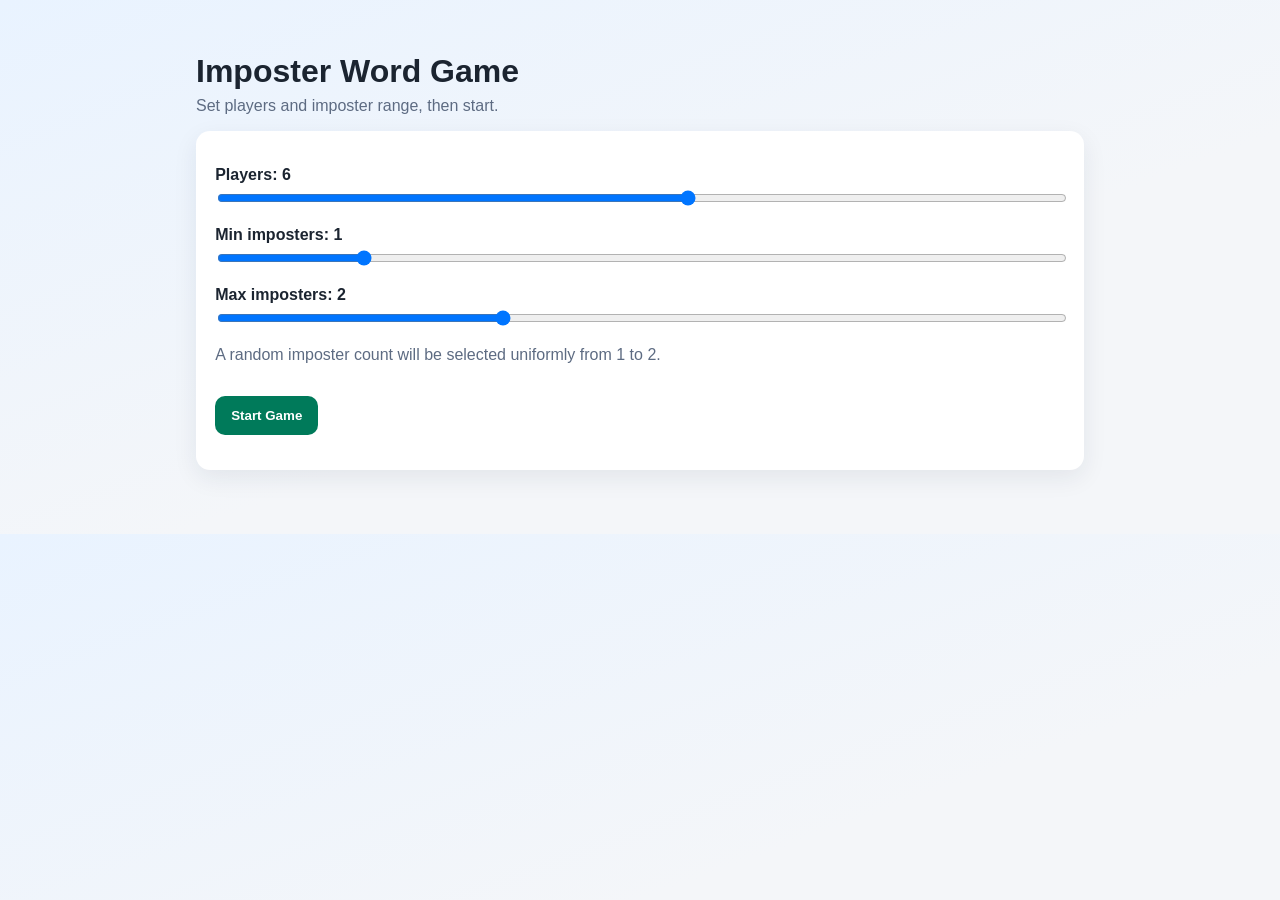
==== index.html @ 074d30f4 "Initial imposter game app" ====
<!doctype html>
<html lang="en">
  <head>
    <meta charset="UTF-8" />
    <meta name="viewport" content="width=device-width, initial-scale=1.0" />
    <title>Imposter Word Game</title>
    <link rel="stylesheet" href="/styles.css" />
  </head>
  <body>
    <main class="container">
      <h1>Imposter Word Game</h1>
      <p class="subtitle">Set players and imposter range, then start.</p>

      <section class="panel">
        <label for="playerCount">Players: <span id="playerCountValue">6</span></label>
        <input type="range" id="playerCount" min="1" max="10" value="6" />

        <label for="minImposters">Min imposters: <span id="minImpostersValue">1</span></label>
        <input type="range" id="minImposters" min="0" max="6" value="1" />

        <label for="maxImposters">Max imposters: <span id="maxImpostersValue">2</span></label>
        <input type="range" id="maxImposters" min="0" max="6" value="2" />

        <p id="rangeSummary" class="note">
          A random imposter count will be selected uniformly from 1 to 2.
        </p>

        <button id="startGameBtn">Start Game</button>
        <p id="status" class="status"></p>
      </section>
    </main>

    <script src="/app.js"></script>
  </body>
</html>
---- styles.css ----
:root {
  --bg: #f4f6f9;
  --panel: #ffffff;
  --text: #1b2430;
  --muted: #5d6b82;
  --accent: #007a5a;
  --accent-dark: #005f46;
  --locked: #cfd5df;
}

* {
  box-sizing: border-box;
}

body {
  margin: 0;
  font-family: "Segoe UI", Tahoma, Geneva, Verdana, sans-serif;
  background: linear-gradient(160deg, #e9f3ff, #f4f6f9 60%);
  color: var(--text);
}

.container {
  max-width: 920px;
  margin: 0 auto;
  padding: 2rem 1rem 4rem;
}

h1 {
  margin-bottom: 0.4rem;
}

.subtitle {
  margin-top: 0;
  color: var(--muted);
}

.panel {
  background: var(--panel);
  border-radius: 14px;
  padding: 1.2rem;
  box-shadow: 0 8px 24px rgba(20, 33, 61, 0.08);
}

label {
  display: block;
  margin-top: 1rem;
  margin-bottom: 0.25rem;
  font-weight: 600;
}

input[type="range"] {
  width: 100%;
}

button {
  margin-top: 1rem;
  padding: 0.75rem 1rem;
  border: none;
  border-radius: 10px;
  background: var(--accent);
  color: #fff;
  cursor: pointer;
  font-weight: 600;
}

button:hover {
  background: var(--accent-dark);
}

button:disabled {
  cursor: not-allowed;
  opacity: 0.7;
}

.secondary {
  background: #2f3d52;
  margin-top: 0;
}

.note,
.status {
  color: var(--muted);
}

.meta-row {
  display: flex;
  justify-content: space-between;
  align-items: center;
  gap: 1rem;
  margin-bottom: 1rem;
}

.card-grid {
  display: grid;
  grid-template-columns: repeat(auto-fill, minmax(120px, 1fr));
  gap: 0.75rem;
}

.player-card {
  padding: 1rem;
  border-radius: 12px;
  border: 2px solid #d6dfeb;
  background: #f8fbff;
  text-align: center;
  font-weight: 700;
  min-height: 92px;
}

.player-card:not(.locked):hover {
  border-color: var(--accent);
}

.player-card.locked {
  background: var(--locked);
  border-color: #b3bcc9;
  color: #4e5766;
  cursor: not-allowed;
}

.modal {
  position: fixed;
  inset: 0;
  background: rgba(9, 15, 27, 0.55);
  display: flex;
  align-items: center;
  justify-content: center;
  padding: 1rem;
}

.hidden {
  display: none;
}

.modal-content {
  width: min(500px, 100%);
  background: #fff;
  border-radius: 14px;
  padding: 1rem;
}

.modal-content p {
  font-size: 1.05rem;
  line-height: 1.5;
}
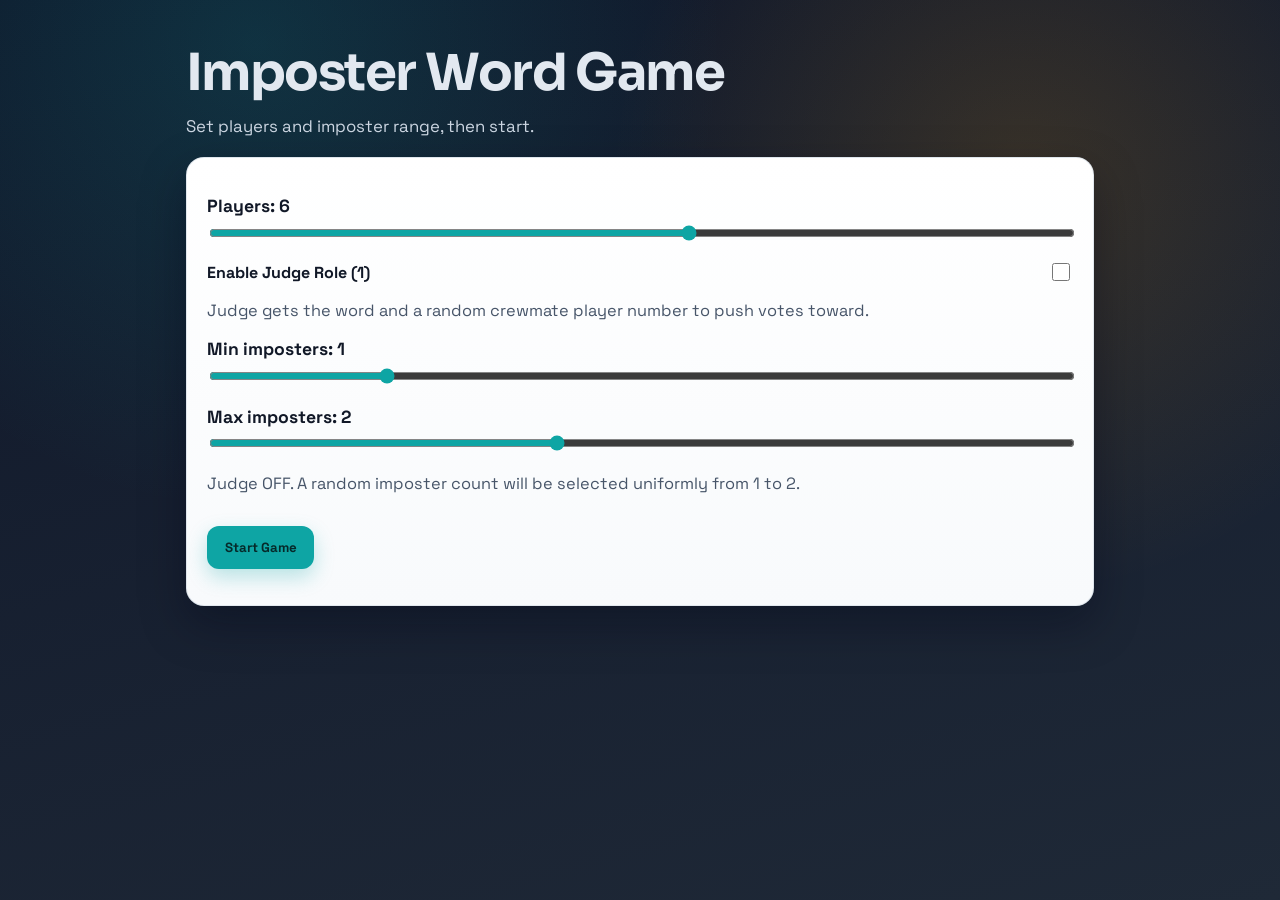
==== commit f1aa9c09: "Fixing kinks" ====
--- a/index.html
+++ b/index.html
@@ -14,6 +14,12 @@
       <section class="panel">
         <label for="playerCount">Players: <span id="playerCountValue">6</span></label>
         <input type="range" id="playerCount" min="1" max="10" value="6" />
+
+        <div class="option-row">
+          <label for="judgeEnabled" class="inline-label">Enable Judge Role (1)</label>
+          <input type="checkbox" id="judgeEnabled" />
+        </div>
+        <p class="note">Judge gets the word and a random crewmate player number to push votes toward.</p>
 
         <label for="minImposters">Min imposters: <span id="minImpostersValue">1</span></label>
         <input type="range" id="minImposters" min="0" max="6" value="1" />
--- a/styles.css
+++ b/styles.css
@@ -1,11 +1,17 @@
+@import url("https://fonts.googleapis.com/css2?family=Space+Grotesk:wght@400;500;700&family=Sora:wght@500;700&display=swap");
+
 :root {
-  --bg: #f4f6f9;
-  --panel: #ffffff;
-  --text: #1b2430;
-  --muted: #5d6b82;
-  --accent: #007a5a;
-  --accent-dark: #005f46;
-  --locked: #cfd5df;
+  --bg-top: #0f172a;
+  --bg-bottom: #1f2937;
+  --panel: #f8fafc;
+  --panel-soft: #eef2ff;
+  --text: #111827;
+  --muted: #475569;
+  --accent: #0ea5a4;
+  --accent-dark: #0b7f7d;
+  --accent-warm: #f59e0b;
+  --locked: #cbd5e1;
+  --stroke: #cbd5e1;
 }
 
 * {
@@ -14,72 +20,92 @@
 
 body {
   margin: 0;
-  font-family: "Segoe UI", Tahoma, Geneva, Verdana, sans-serif;
-  background: linear-gradient(160deg, #e9f3ff, #f4f6f9 60%);
+  font-family: "Space Grotesk", sans-serif;
+  background:
+    radial-gradient(circle at 20% 5%, rgba(14, 165, 164, 0.18), transparent 35%),
+    radial-gradient(circle at 80% 20%, rgba(245, 158, 11, 0.16), transparent 33%),
+    linear-gradient(165deg, var(--bg-top), var(--bg-bottom));
+  color: #e2e8f0;
+  min-height: 100vh;
+}
+
+.container {
+  max-width: 940px;
+  margin: 0 auto;
+  padding: 2.5rem 1rem 4rem;
+}
+
+h1 {
+  margin: 0;
+  font-family: "Sora", sans-serif;
+  font-size: clamp(2rem, 4vw, 3.2rem);
+  letter-spacing: -0.03em;
+}
+
+.subtitle {
+  margin-top: 0.6rem;
+  margin-bottom: 1.3rem;
+  color: #cbd5e1;
+  font-size: 1.05rem;
+}
+
+.panel {
+  background: linear-gradient(180deg, #ffffff, var(--panel));
+  border-radius: 18px;
+  padding: 1.25rem;
+  border: 1px solid rgba(203, 213, 225, 0.55);
+  box-shadow: 0 18px 45px rgba(2, 6, 23, 0.35);
   color: var(--text);
-}
-
-.container {
-  max-width: 920px;
-  margin: 0 auto;
-  padding: 2rem 1rem 4rem;
-}
-
-h1 {
-  margin-bottom: 0.4rem;
-}
-
-.subtitle {
-  margin-top: 0;
-  color: var(--muted);
-}
-
-.panel {
-  background: var(--panel);
-  border-radius: 14px;
-  padding: 1.2rem;
-  box-shadow: 0 8px 24px rgba(20, 33, 61, 0.08);
 }
 
 label {
   display: block;
-  margin-top: 1rem;
-  margin-bottom: 0.25rem;
-  font-weight: 600;
+  margin-top: 1.05rem;
+  margin-bottom: 0.35rem;
+  font-weight: 700;
+  font-size: 1.1rem;
 }
 
 input[type="range"] {
   width: 100%;
+  accent-color: var(--accent);
 }
 
 button {
   margin-top: 1rem;
-  padding: 0.75rem 1rem;
+  padding: 0.82rem 1.1rem;
   border: none;
-  border-radius: 10px;
+  border-radius: 12px;
   background: var(--accent);
-  color: #fff;
+  color: #062a2a;
   cursor: pointer;
-  font-weight: 600;
+  font-weight: 700;
+  font-family: "Space Grotesk", sans-serif;
+  transition: transform 0.15s ease, box-shadow 0.2s ease, background 0.2s ease;
+  box-shadow: 0 8px 20px rgba(14, 165, 164, 0.28);
 }
 
 button:hover {
-  background: var(--accent-dark);
+  transform: translateY(-1px);
+  background: #22c5c3;
 }
 
 button:disabled {
   cursor: not-allowed;
-  opacity: 0.7;
+  opacity: 0.75;
 }
 
 .secondary {
-  background: #2f3d52;
+  background: #1e293b;
+  color: #e2e8f0;
   margin-top: 0;
+  box-shadow: none;
 }
 
 .note,
 .status {
   color: var(--muted);
+  font-size: 1.02rem;
 }
 
 .meta-row {
@@ -88,39 +114,45 @@
   align-items: center;
   gap: 1rem;
   margin-bottom: 1rem;
+  color: var(--muted);
+  font-weight: 600;
 }
 
 .card-grid {
   display: grid;
-  grid-template-columns: repeat(auto-fill, minmax(120px, 1fr));
+  grid-template-columns: repeat(auto-fill, minmax(130px, 1fr));
   gap: 0.75rem;
 }
 
 .player-card {
   padding: 1rem;
-  border-radius: 12px;
-  border: 2px solid #d6dfeb;
-  background: #f8fbff;
+  border-radius: 14px;
+  border: 1px solid var(--stroke);
+  background: linear-gradient(160deg, #ffffff, var(--panel-soft));
   text-align: center;
   font-weight: 700;
-  min-height: 92px;
+  min-height: 98px;
+  color: #0f172a;
 }
 
 .player-card:not(.locked):hover {
-  border-color: var(--accent);
+  border-color: var(--accent-warm);
+  box-shadow: 0 10px 24px rgba(245, 158, 11, 0.22);
 }
 
 .player-card.locked {
   background: var(--locked);
-  border-color: #b3bcc9;
-  color: #4e5766;
+  border-color: #94a3b8;
+  color: #334155;
   cursor: not-allowed;
+  box-shadow: none;
 }
 
 .modal {
   position: fixed;
   inset: 0;
-  background: rgba(9, 15, 27, 0.55);
+  background: rgba(2, 6, 23, 0.72);
+  backdrop-filter: blur(3px);
   display: flex;
   align-items: center;
   justify-content: center;
@@ -132,13 +164,49 @@
 }
 
 .modal-content {
-  width: min(500px, 100%);
-  background: #fff;
-  border-radius: 14px;
-  padding: 1rem;
+  width: min(530px, 100%);
+  background: linear-gradient(180deg, #ffffff, #f8fafc);
+  border-radius: 18px;
+  padding: 1.15rem;
+  border: 1px solid rgba(203, 213, 225, 0.7);
+  color: #0f172a;
+}
+
+.modal-content h2 {
+  margin-top: 0.2rem;
+  font-family: "Sora", sans-serif;
 }
 
 .modal-content p {
-  font-size: 1.05rem;
-  line-height: 1.5;
-}
+  font-size: 1.06rem;
+  line-height: 1.6;
+  color: #334155;
+}
+
+@media (max-width: 640px) {
+  .container {
+    padding-top: 1.6rem;
+  }
+
+  .meta-row {
+    flex-direction: column;
+    align-items: flex-start;
+  }
+}
+.option-row {
+  margin-top: 0.9rem;
+  display: flex;
+  align-items: center;
+  justify-content: space-between;
+  gap: 0.75rem;
+}
+
+.inline-label {
+  margin: 0;
+  font-size: 1rem;
+}
+
+#judgeEnabled {
+  width: 18px;
+  height: 18px;
+}
